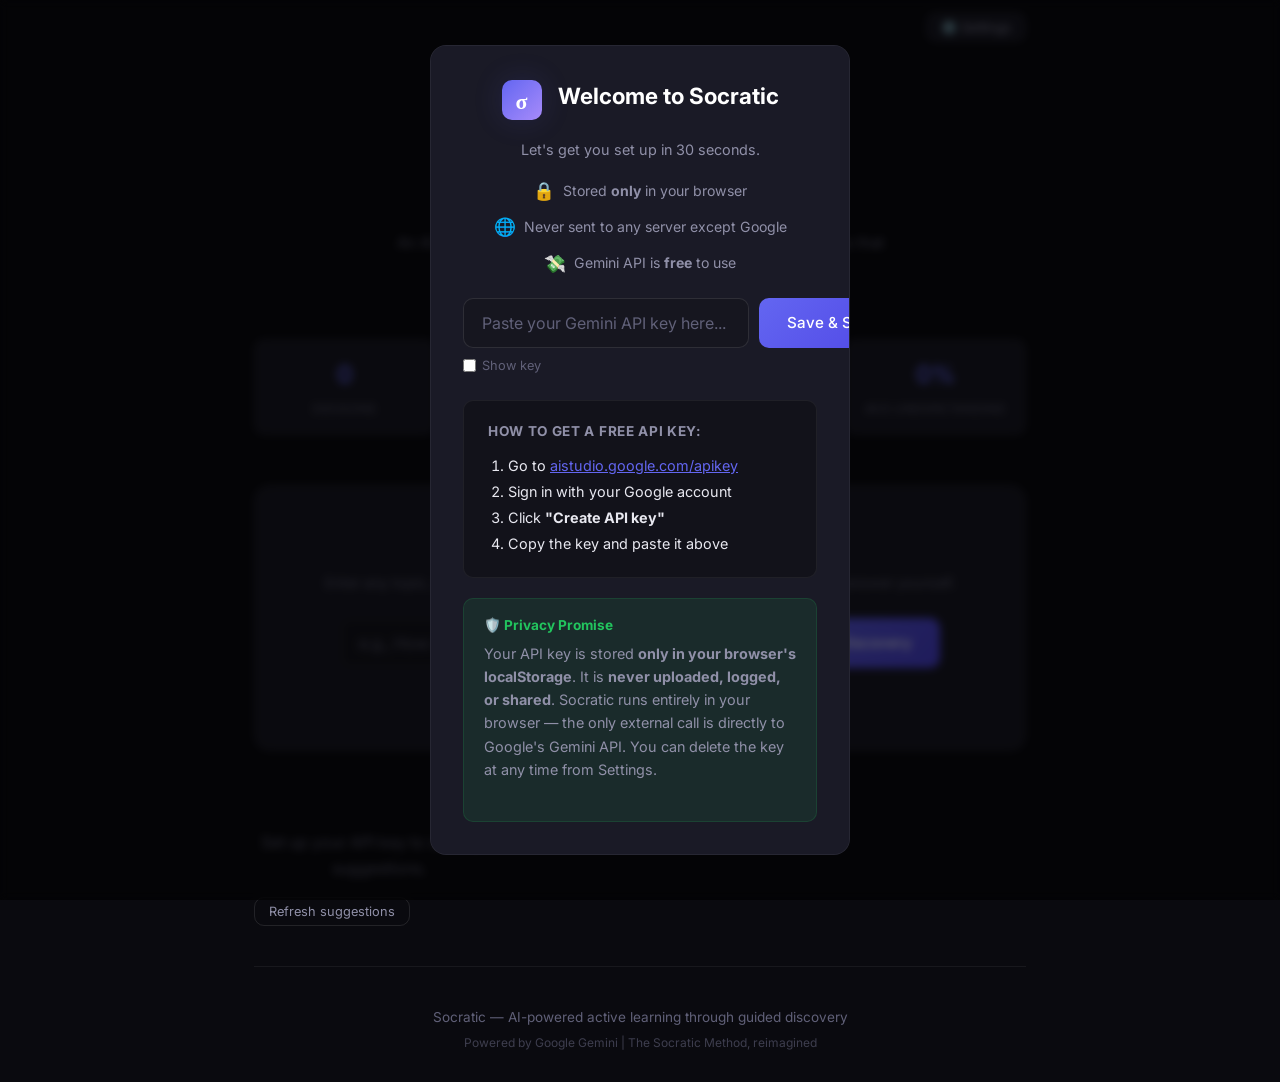
==== index.html @ 322640bc "Merge pull request #1 from Abhinav0234/main" ====
<!DOCTYPE html>
<html lang="en">
<head>
    <meta charset="UTF-8">
    <meta name="viewport" content="width=device-width, initial-scale=1.0">
    <title>Socratic — Learn by Discovering</title>
    <link rel="stylesheet" href="css/style.css">
    <link rel="preconnect" href="https://fonts.googleapis.com">
    <link href="https://fonts.googleapis.com/css2?family=Inter:wght@300;400;500;600;700&family=Playfair+Display:wght@600;700&display=swap" rel="stylesheet">
</head>
<body>
<div class="app-container">
    <!-- Header with Settings -->
    <nav class="top-nav">
        <div></div>
        <button class="settings-btn" id="settingsBtn" title="API Settings">
            ⚙️ Settings
        </button>
    </nav>

    <!-- Hero / Landing -->
    <header class="hero">
        <div class="hero-inner">
            <div class="brand">
                <div class="brand-icon">σ</div>
                <h1 class="brand-name">Socratic</h1>
            </div>
            <p class="tagline">Learn by discovering, not by being told.</p>
            <p class="subtitle">An AI companion that never gives answers — only the questions that lead you to them.</p>
        </div>
    </header>

    <!-- Stats Bar -->
    <section class="stats-bar" id="statsBar">
        <div class="stat-item">
            <span class="stat-value" id="statSessions">0</span>
            <span class="stat-label">Sessions</span>
        </div>
        <div class="stat-item">
            <span class="stat-value" id="statExchanges">0</span>
            <span class="stat-label">Questions Explored</span>
        </div>
        <div class="stat-item">
            <span class="stat-value" id="statMinutes">0</span>
            <span class="stat-label">Minutes Learning</span>
        </div>
        <div class="stat-item">
            <span class="stat-value" id="statUnderstanding">0%</span>
            <span class="stat-label">Avg Understanding</span>
        </div>
    </section>

    <!-- Topic Input -->
    <section class="topic-section">
        <div class="topic-card">
            <h2>What do you want to understand?</h2>
            <p class="topic-hint">Enter any topic, concept, or question. Socratic will guide you to discover the answer yourself.</p>

            <form id="topicForm" class="topic-form">
                <div class="input-group">
                    <input type="text" id="topicInput" placeholder="e.g., How does photosynthesis work?" autocomplete="off" required>
                    <button type="submit" id="startBtn" class="btn-primary">
                        <span class="btn-text">Begin Discovery</span>
                        <span class="btn-loading" style="display:none;">
                            <span class="spinner"></span>
                        </span>
                    </button>
                </div>
                <div class="context-toggle">
                    <button type="button" id="contextToggle" class="btn-ghost">+ Add context about what you already know</button>
                    <textarea id="contextInput" class="context-area" placeholder="e.g., I know the basics of biology but never understood the light reactions..." style="display:none;"></textarea>
                </div>
            </form>
        </div>
    </section>

    <!-- Topic Suggestions -->
    <section class="suggestions-section" id="suggestionsSection">
        <h3>Or explore something fascinating</h3>
        <div class="suggestions-grid" id="suggestionsGrid">
            <!-- Populated by JS -->
        </div>
        <button id="refreshSuggestions" class="btn-ghost btn-small">Refresh suggestions</button>
    </section>

    <!-- Recent Sessions -->
    <section class="recent-section" id="recentSection" style="display:none;">
        <h3>Continue Learning</h3>
        <div class="sessions-list" id="recentSessions">
            <!-- Populated by JS -->
        </div>
        <a href="history.html" class="btn-ghost btn-small">View all sessions →</a>
    </section>

    <!-- Footer -->
    <footer class="footer">
        <p>Socratic — AI-powered active learning through guided discovery</p>
        <p class="footer-sub">Powered by Google Gemini | The Socratic Method, reimagined</p>
    </footer>
</div>

<!-- API Key Setup Modal (shown on first visit) -->
<div class="modal-overlay" id="setupModal" style="display:none;">
    <div class="modal setup-modal">
        <div class="brand" style="justify-content:center;margin-bottom:16px;">
            <div class="brand-icon" style="width:40px;height:40px;font-size:22px;">σ</div>
            <h2 style="font-size:1.4rem;color:var(--text-bright);">Welcome to Socratic</h2>
        </div>
        <p style="margin-bottom:4px;">Let's get you set up in 30 seconds.</p>

        <div class="setup-trust-badges">
            <div class="trust-badge"><span class="trust-icon">🔒</span><span>Stored <strong>only</strong> in your browser</span></div>
            <div class="trust-badge"><span class="trust-icon">🌐</span><span>Never sent to any server except Google</span></div>
            <div class="trust-badge"><span class="trust-icon">💸</span><span>Gemini API is <strong>free</strong> to use</span></div>
        </div>

        <form id="setupForm" style="margin-top:20px;">
            <div class="input-group">
                <input type="password" id="setupApiKeyInput" placeholder="Paste your Gemini API key here..." autocomplete="off" required>
                <button type="submit" id="setupSaveBtn" class="btn-primary">
                    <span class="btn-text">Save & Start</span>
                    <span class="btn-loading" style="display:none;"><span class="spinner"></span></span>
                </button>
            </div>
            <div style="margin-top:8px;text-align:left;">
                <label style="font-size:0.8rem;color:var(--text-muted);cursor:pointer;display:flex;align-items:center;gap:6px;">
                    <input type="checkbox" id="setupShowKey" style="accent-color:var(--accent-primary);"> Show key
                </label>
            </div>
            <p id="setupError" style="color:var(--danger);font-size:0.85rem;margin-top:12px;display:none;"></p>
        </form>

        <div class="setup-steps">
            <h3>How to get a free API key:</h3>
            <ol>
                <li>Go to <a href="https://aistudio.google.com/apikey" target="_blank" rel="noopener">aistudio.google.com/apikey</a></li>
                <li>Sign in with your Google account</li>
                <li>Click <strong>"Create API key"</strong></li>
                <li>Copy the key and paste it above</li>
            </ol>
        </div>

        <div class="setup-privacy">
            <h4>🛡️ Privacy Promise</h4>
            <p>
                Your API key is stored <strong>only in your browser's localStorage</strong>.
                It is <strong>never uploaded, logged, or shared</strong>. Socratic runs entirely
                in your browser — the only external call is directly to Google's Gemini API.
                You can delete the key at any time from Settings.
            </p>
        </div>
    </div>
</div>

<!-- Settings Modal -->
<div class="modal-overlay" id="settingsModal" style="display:none;">
    <div class="modal settings-modal">
        <div style="display:flex;justify-content:space-between;align-items:center;margin-bottom:20px;">
            <h2 style="font-size:1.2rem;color:var(--text-bright);">⚙️ API Settings</h2>
            <button id="closeSettings" class="btn-ghost btn-small">✕</button>
        </div>

        <form id="settingsForm">
            <div class="settings-group">
                <label class="settings-label">Gemini API Key</label>
                <div class="input-group">
                    <input type="password" id="settingsApiKey" placeholder="Your Gemini API key" autocomplete="off">
                    <button type="button" id="settingsToggleKey" class="btn-ghost btn-small">Show</button>
                </div>
                <p class="settings-hint">Get a free key at <a href="https://aistudio.google.com/apikey" target="_blank">aistudio.google.com/apikey</a></p>
            </div>

            <div class="settings-group">
                <label class="settings-label">Model</label>
                <select id="settingsModel" class="settings-select">
                    <option value="gemini-2.0-flash">Gemini 2.0 Flash (recommended)</option>
                    <option value="gemini-2.0-flash-lite">Gemini 2.0 Flash Lite (faster)</option>
                    <option value="gemini-1.5-flash">Gemini 1.5 Flash</option>
                    <option value="gemini-1.5-pro">Gemini 1.5 Pro (slower, more capable)</option>
                </select>
            </div>

            <div class="settings-group">
                <label class="settings-label">Temperature: <span id="tempValue">0.7</span></label>
                <input type="range" id="settingsTemp" min="0" max="1" step="0.1" value="0.7" class="settings-range">
                <p class="settings-hint">Lower = more focused, Higher = more creative</p>
            </div>

            <div class="settings-actions">
                <button type="submit" class="btn-primary">Save Settings</button>
                <button type="button" id="clearDataBtn" class="btn-danger btn-small">Clear All Data</button>
            </div>

            <p id="settingsMsg" style="text-align:center;font-size:0.85rem;margin-top:12px;display:none;"></p>
        </form>
    </div>
</div>

<script src="js/storage.js"></script>
<script src="js/gemini-api.js"></script>
<script src="js/index.js"></script>
</body>
</html>
---- css/style.css ----
/* ===================================================
   SOCRATIC — AI-Powered Active Learning
   Core Stylesheet (GitHub Pages / Static version)
   =================================================== */

/* ─── CSS Variables ─── */
:root {
    --bg-primary: #0a0a0f;
    --bg-secondary: #12121a;
    --bg-card: #1a1a26;
    --bg-card-hover: #222233;
    --bg-input: #16161f;
    --bg-accent: #1e1e3a;

    --text-primary: #e8e8f0;
    --text-secondary: #9090a8;
    --text-muted: #606078;
    --text-bright: #ffffff;

    --accent-primary: #6366f1;
    --accent-primary-hover: #818cf8;
    --accent-primary-glow: rgba(99, 102, 241, 0.15);
    --accent-secondary: #a78bfa;
    --accent-warm: #f59e0b;
    --accent-warm-glow: rgba(245, 158, 11, 0.15);

    --success: #22c55e;
    --success-bg: rgba(34, 197, 94, 0.1);
    --danger: #ef4444;
    --danger-bg: rgba(239, 68, 68, 0.1);
    --warning: #f59e0b;
    --warning-bg: rgba(245, 158, 11, 0.1);
    --info: #3b82f6;

    --border-subtle: rgba(255, 255, 255, 0.06);
    --border-light: rgba(255, 255, 255, 0.1);
    --border-accent: rgba(99, 102, 241, 0.3);

    --radius-sm: 6px;
    --radius-md: 10px;
    --radius-lg: 16px;
    --radius-xl: 24px;

    --shadow-sm: 0 1px 3px rgba(0,0,0,0.3);
    --shadow-md: 0 4px 12px rgba(0,0,0,0.4);
    --shadow-lg: 0 8px 30px rgba(0,0,0,0.5);
    --shadow-glow: 0 0 30px var(--accent-primary-glow);

    --font-body: 'Inter', -apple-system, BlinkMacSystemFont, sans-serif;
    --font-display: 'Playfair Display', Georgia, serif;
    
    --transition-fast: 0.15s ease;
    --transition-normal: 0.25s ease;
    --transition-slow: 0.4s ease;
}

/* ─── Reset & Base ─── */
*, *::before, *::after {
    box-sizing: border-box;
    margin: 0;
    padding: 0;
}

html {
    font-size: 16px;
    scroll-behavior: smooth;
    -webkit-font-smoothing: antialiased;
    -moz-osx-font-smoothing: grayscale;
}

body {
    font-family: var(--font-body);
    background: var(--bg-primary);
    color: var(--text-primary);
    line-height: 1.6;
    min-height: 100vh;
}

a {
    color: var(--accent-primary);
    text-decoration: none;
    transition: color var(--transition-fast);
}
a:hover { color: var(--accent-primary-hover); }

/* ─── Layout ─── */
.app-container {
    max-width: 820px;
    margin: 0 auto;
    padding: 0 24px;
}

/* ─── Top Nav ─── */
.top-nav {
    display: flex;
    justify-content: space-between;
    align-items: center;
    padding: 12px 0;
}

.settings-btn {
    padding: 6px 14px;
    background: var(--bg-card);
    border: 1px solid var(--border-subtle);
    border-radius: var(--radius-md);
    color: var(--text-secondary);
    font-size: 0.82rem;
    cursor: pointer;
    transition: all var(--transition-fast);
    font-family: var(--font-body);
}

.settings-btn:hover {
    color: var(--text-primary);
    border-color: var(--accent-primary);
    background: var(--accent-primary-glow);
}

/* ─── Hero ─── */
.hero {
    padding: 40px 0 40px;
    text-align: center;
}

.brand {
    display: flex;
    align-items: center;
    justify-content: center;
    gap: 16px;
    margin-bottom: 20px;
}

.brand-icon {
    width: 56px;
    height: 56px;
    background: linear-gradient(135deg, var(--accent-primary), var(--accent-secondary));
    border-radius: var(--radius-md);
    display: flex;
    align-items: center;
    justify-content: center;
    font-size: 32px;
    font-weight: 700;
    color: white;
    font-family: var(--font-display);
    box-shadow: var(--shadow-glow);
}

.brand-name {
    font-family: var(--font-display);
    font-size: 3rem;
    font-weight: 700;
    background: linear-gradient(135deg, var(--text-bright), var(--accent-secondary));
    -webkit-background-clip: text;
    -webkit-text-fill-color: transparent;
    background-clip: text;
}

.brand-icon-small {
    width: 36px;
    height: 36px;
    background: linear-gradient(135deg, var(--accent-primary), var(--accent-secondary));
    border-radius: var(--radius-sm);
    display: flex;
    align-items: center;
    justify-content: center;
    font-size: 20px;
    font-weight: 700;
    color: white;
    font-family: var(--font-display);
    flex-shrink: 0;
}

.tagline {
    font-size: 1.25rem;
    color: var(--text-secondary);
    margin-bottom: 8px;
    font-weight: 300;
}

.subtitle {
    font-size: 0.95rem;
    color: var(--text-muted);
    max-width: 500px;
    margin: 0 auto;
}

/* ─── Stats Bar ─── */
.stats-bar {
    display: grid;
    grid-template-columns: repeat(4, 1fr);
    gap: 16px;
    padding: 20px 0;
    margin-bottom: 30px;
}

.stat-item {
    text-align: center;
    padding: 16px 8px;
    background: var(--bg-card);
    border-radius: var(--radius-md);
    border: 1px solid var(--border-subtle);
}

.stat-value {
    display: block;
    font-size: 1.5rem;
    font-weight: 600;
    color: var(--accent-primary);
}

.stat-label {
    display: block;
    font-size: 0.75rem;
    color: var(--text-muted);
    text-transform: uppercase;
    letter-spacing: 0.05em;
    margin-top: 4px;
}

/* ─── Topic Section ─── */
.topic-section {
    margin-bottom: 40px;
}

.topic-card {
    background: var(--bg-card);
    border: 1px solid var(--border-subtle);
    border-radius: var(--radius-lg);
    padding: 36px;
    text-align: center;
}

.topic-card h2 {
    font-family: var(--font-display);
    font-size: 1.6rem;
    margin-bottom: 8px;
    color: var(--text-bright);
}

.topic-hint {
    color: var(--text-muted);
    font-size: 0.9rem;
    margin-bottom: 24px;
}

.topic-form {
    max-width: 600px;
    margin: 0 auto;
}

.input-group {
    display: flex;
    gap: 10px;
}

.input-group input,
.input-group select {
    flex: 1;
    padding: 14px 18px;
    background: var(--bg-input);
    border: 1px solid var(--border-light);
    border-radius: var(--radius-md);
    color: var(--text-primary);
    font-size: 1rem;
    font-family: var(--font-body);
    transition: border-color var(--transition-fast), box-shadow var(--transition-fast);
}

.input-group input:focus {
    outline: none;
    border-color: var(--accent-primary);
    box-shadow: 0 0 0 3px var(--accent-primary-glow);
}

.input-group input::placeholder {
    color: var(--text-muted);
}

.context-toggle {
    margin-top: 12px;
}

.context-area {
    width: 100%;
    margin-top: 8px;
    padding: 12px 16px;
    background: var(--bg-input);
    border: 1px solid var(--border-light);
    border-radius: var(--radius-md);
    color: var(--text-primary);
    font-size: 0.9rem;
    font-family: var(--font-body);
    resize: vertical;
    min-height: 80px;
    transition: border-color var(--transition-fast);
}

.context-area:focus {
    outline: none;
    border-color: var(--accent-primary);
}

/* ─── Buttons ─── */
.btn-primary {
    padding: 12px 28px;
    background: linear-gradient(135deg, var(--accent-primary), #4f46e5);
    color: white;
    border: none;
    border-radius: var(--radius-md);
    font-size: 0.95rem;
    font-weight: 500;
    cursor: pointer;
    transition: all var(--transition-fast);
    font-family: var(--font-body);
    white-space: nowrap;
}

.btn-primary:hover {
    background: linear-gradient(135deg, var(--accent-primary-hover), var(--accent-primary));
    box-shadow: var(--shadow-glow);
    transform: translateY(-1px);
}

.btn-primary:disabled {
    opacity: 0.5;
    cursor: not-allowed;
    transform: none;
    box-shadow: none;
}

.btn-ghost {
    padding: 8px 16px;
    background: transparent;
    color: var(--text-secondary);
    border: 1px solid var(--border-light);
    border-radius: var(--radius-md);
    font-size: 0.85rem;
    cursor: pointer;
    transition: all var(--transition-fast);
    font-family: var(--font-body);
}

.btn-ghost:hover {
    color: var(--text-primary);
    border-color: var(--accent-primary);
    background: var(--accent-primary-glow);
}

.btn-danger {
    padding: 10px 20px;
    background: var(--danger-bg);
    color: var(--danger);
    border: 1px solid rgba(239, 68, 68, 0.2);
    border-radius: var(--radius-md);
    font-size: 0.85rem;
    cursor: pointer;
    transition: all var(--transition-fast);
    font-family: var(--font-body);
}

.btn-danger:hover {
    background: rgba(239, 68, 68, 0.2);
    border-color: var(--danger);
}

.btn-small {
    padding: 6px 14px;
    font-size: 0.8rem;
}

/* ─── Spinner ─── */
.spinner {
    display: inline-block;
    width: 18px;
    height: 18px;
    border: 2px solid rgba(255,255,255,0.2);
    border-top-color: white;
    border-radius: 50%;
    animation: spin 0.6s linear infinite;
}

@keyframes spin {
    to { transform: rotate(360deg); }
}

.btn-loading { display: inline-flex; align-items: center; }

/* ─── Suggestions ─── */
.suggestions-section {
    margin-bottom: 40px;
}

.suggestions-section h3 {
    text-align: center;
    color: var(--text-muted);
    font-size: 0.9rem;
    font-weight: 400;
    margin-bottom: 16px;
    text-transform: uppercase;
    letter-spacing: 0.08em;
}

.suggestions-grid {
    display: grid;
    grid-template-columns: repeat(auto-fill, minmax(240px, 1fr));
    gap: 12px;
    margin-bottom: 16px;
}

.suggestion-card {
    padding: 16px 20px;
    background: var(--bg-card);
    border: 1px solid var(--border-subtle);
    border-radius: var(--radius-md);
    cursor: pointer;
    transition: all var(--transition-normal);
}

.suggestion-card:hover {
    border-color: var(--accent-primary);
    background: var(--bg-card-hover);
    transform: translateY(-2px);
    box-shadow: var(--shadow-md);
}

.suggestion-card .topic-name {
    font-weight: 600;
    color: var(--text-bright);
    margin-bottom: 4px;
    font-size: 0.95rem;
}

.suggestion-card .topic-desc {
    font-size: 0.8rem;
    color: var(--text-muted);
    line-height: 1.4;
}

.suggestion-card .topic-meta {
    display: flex;
    gap: 8px;
    margin-top: 10px;
}

.suggestion-card .topic-tag {
    font-size: 0.7rem;
    padding: 2px 8px;
    background: var(--bg-accent);
    color: var(--accent-secondary);
    border-radius: 100px;
    text-transform: uppercase;
    letter-spacing: 0.05em;
}

/* ─── Recent Sessions ─── */
.recent-section h3 {
    color: var(--text-secondary);
    font-size: 0.9rem;
    font-weight: 500;
    margin-bottom: 12px;
    text-transform: uppercase;
    letter-spacing: 0.05em;
}

.sessions-list {
    display: flex;
    flex-direction: column;
    gap: 8px;
    margin-bottom: 12px;
}

.session-card {
    display: flex;
    align-items: center;
    justify-content: space-between;
    padding: 16px 20px;
    background: var(--bg-card);
    border: 1px solid var(--border-subtle);
    border-radius: var(--radius-md);
    cursor: pointer;
    transition: all var(--transition-fast);
    text-decoration: none;
    color: inherit;
}

.session-card:hover {
    border-color: var(--border-accent);
    background: var(--bg-card-hover);
}

.session-card .session-info h4 {
    font-size: 0.95rem;
    color: var(--text-bright);
    margin-bottom: 4px;
}

.session-card .session-info p {
    font-size: 0.8rem;
    color: var(--text-muted);
}

.session-card .session-score {
    font-size: 1.1rem;
    font-weight: 600;
    color: var(--accent-primary);
}

.session-card .session-badge,
.session-badge {
    padding: 3px 10px;
    border-radius: 100px;
    font-size: 0.7rem;
    font-weight: 500;
    text-transform: uppercase;
}

.session-badge.active {
    background: var(--warning-bg);
    color: var(--warning);
}

.session-badge.completed {
    background: var(--success-bg);
    color: var(--success);
}

/* ─── Footer ─── */
.footer {
    text-align: center;
    padding: 40px 0 30px;
    border-top: 1px solid var(--border-subtle);
    margin-top: 40px;
}

.footer p {
    color: var(--text-muted);
    font-size: 0.85rem;
}

.footer-sub {
    font-size: 0.75rem !important;
    margin-top: 4px;
    opacity: 0.6;
}

/* ===================================================
   SETUP & SETTINGS MODALS
   =================================================== */

.setup-modal {
    max-width: 540px;
    text-align: center;
}

.settings-modal {
    max-width: 500px;
    text-align: left;
}

.setup-trust-badges {
    display: flex;
    flex-direction: column;
    gap: 8px;
    margin-top: 16px;
    align-items: center;
}

.trust-badge {
    display: flex;
    align-items: center;
    gap: 8px;
    font-size: 0.88rem;
    color: var(--text-secondary);
}

.trust-icon {
    font-size: 1.1rem;
}

.setup-steps {
    margin-top: 24px;
    text-align: left;
    padding: 20px 24px;
    background: var(--bg-secondary);
    border-radius: var(--radius-md);
    border: 1px solid var(--border-subtle);
}

.setup-steps h3 {
    font-size: 0.85rem;
    color: var(--text-secondary);
    margin-bottom: 10px;
    text-transform: uppercase;
    letter-spacing: 0.05em;
}

.setup-steps ol {
    padding-left: 20px;
    color: var(--text-primary);
    font-size: 0.9rem;
    line-height: 1.8;
}

.setup-steps a {
    color: var(--accent-primary);
    text-decoration: underline;
}

.setup-privacy {
    margin-top: 20px;
    padding: 16px 20px;
    background: var(--success-bg);
    border: 1px solid rgba(34, 197, 94, 0.15);
    border-radius: var(--radius-md);
    text-align: left;
}

.setup-privacy h4 {
    font-size: 0.85rem;
    color: var(--success);
    margin-bottom: 6px;
}

.setup-privacy p {
    font-size: 0.82rem;
    color: var(--text-secondary);
    line-height: 1.6;
}

/* ─── Settings Form ─── */
.settings-group {
    margin-bottom: 20px;
}

.settings-label {
    display: block;
    font-size: 0.85rem;
    font-weight: 500;
    color: var(--text-secondary);
    margin-bottom: 8px;
    text-transform: uppercase;
    letter-spacing: 0.04em;
}

.settings-select {
    width: 100%;
    padding: 12px 16px;
    background: var(--bg-input);
    border: 1px solid var(--border-light);
    border-radius: var(--radius-md);
    color: var(--text-primary);
    font-size: 0.9rem;
    font-family: var(--font-body);
    cursor: pointer;
    appearance: auto;
}

.settings-select:focus {
    outline: none;
    border-color: var(--accent-primary);
}

.settings-range {
    width: 100%;
    height: 6px;
    -webkit-appearance: none;
    appearance: none;
    background: var(--border-subtle);
    border-radius: 3px;
    outline: none;
    margin-top: 4px;
}

.settings-range::-webkit-slider-thumb {
    -webkit-appearance: none;
    width: 18px;
    height: 18px;
    border-radius: 50%;
    background: var(--accent-primary);
    cursor: pointer;
    border: 2px solid var(--bg-primary);
    box-shadow: 0 0 6px var(--accent-primary-glow);
}

.settings-range::-moz-range-thumb {
    width: 18px;
    height: 18px;
    border-radius: 50%;
    background: var(--accent-primary);
    cursor: pointer;
    border: 2px solid var(--bg-primary);
}

.settings-hint {
    font-size: 0.78rem;
    color: var(--text-muted);
    margin-top: 6px;
}

.settings-hint a {
    color: var(--accent-primary);
}

.settings-actions {
    display: flex;
    gap: 12px;
    justify-content: space-between;
    align-items: center;
    margin-top: 24px;
    padding-top: 16px;
    border-top: 1px solid var(--border-subtle);
}

/* ===================================================
   SESSION PAGE
   =================================================== */

.session-page {
    max-width: 900px;
    display: flex;
    flex-direction: column;
    min-height: 100vh;
}

.session-header {
    display: flex;
    justify-content: space-between;
    align-items: center;
    padding: 16px 0;
    border-bottom: 1px solid var(--border-subtle);
    position: sticky;
    top: 0;
    background: var(--bg-primary);
    z-index: 10;
}

.session-header-left {
    display: flex;
    align-items: center;
    gap: 16px;
}

.back-link {
    font-size: 0.85rem;
    color: var(--text-muted);
}

.session-topic {
    display: flex;
    align-items: center;
    gap: 10px;
}

.session-topic h1 {
    font-size: 1.1rem;
    font-weight: 600;
    color: var(--text-bright);
}

.session-meta {
    font-size: 0.75rem;
    color: var(--text-muted);
}

.session-header-right {
    display: flex;
    align-items: center;
    gap: 16px;
}

/* ─── Understanding Gauge ─── */
.understanding-gauge {
    display: flex;
    align-items: center;
    gap: 8px;
}

.gauge-svg {
    width: 44px;
    height: 44px;
    transform: rotate(-90deg);
}

.gauge-bg {
    fill: none;
    stroke: var(--border-subtle);
    stroke-width: 3;
}

.gauge-fill {
    fill: none;
    stroke: var(--accent-primary);
    stroke-width: 3;
    stroke-linecap: round;
    transition: stroke-dasharray 0.8s ease;
}

.gauge-text {
    fill: var(--text-primary);
    font-size: 9px;
    font-weight: 600;
    text-anchor: middle;
    transform: rotate(90deg);
    transform-origin: 18px 18px;
    font-family: var(--font-body);
}

.gauge-label {
    font-size: 0.7rem;
    color: var(--text-muted);
    text-transform: uppercase;
    letter-spacing: 0.05em;
}

/* ─── Difficulty Progress ─── */
.difficulty-progress {
    display: flex;
    justify-content: center;
    gap: 0;
    padding: 16px 0;
    margin-bottom: 10px;
}

.difficulty-step {
    display: flex;
    align-items: center;
    gap: 6px;
    padding: 6px 16px;
    position: relative;
}

.difficulty-step:not(:last-child)::after {
    content: '';
    position: absolute;
    right: -2px;
    top: 50%;
    width: 20px;
    height: 2px;
    background: var(--border-subtle);
    transform: translateY(-50%);
    z-index: -1;
}

.step-dot {
    width: 10px;
    height: 10px;
    border-radius: 50%;
    background: var(--border-subtle);
    transition: all var(--transition-normal);
}

.step-label {
    font-size: 0.72rem;
    color: var(--text-muted);
    text-transform: uppercase;
    letter-spacing: 0.05em;
    transition: color var(--transition-normal);
}

.difficulty-step.completed .step-dot {
    background: var(--accent-primary);
    box-shadow: 0 0 8px var(--accent-primary-glow);
}

.difficulty-step.completed .step-label {
    color: var(--accent-primary);
}

.difficulty-step.active .step-dot {
    background: var(--accent-warm);
    box-shadow: 0 0 8px var(--accent-warm-glow);
    animation: pulse-dot 2s ease infinite;
}

.difficulty-step.active .step-label {
    color: var(--accent-warm);
    font-weight: 500;
}

@keyframes pulse-dot {
    0%, 100% { transform: scale(1); }
    50% { transform: scale(1.3); }
}

/* ─── Conversation Area ─── */
.conversation-area {
    flex: 1;
    padding: 20px 0;
    overflow-y: auto;
}

.message {
    margin-bottom: 20px;
    animation: message-in 0.4s ease;
}

@keyframes message-in {
    from { opacity: 0; transform: translateY(10px); }
    to { opacity: 1; transform: translateY(0); }
}

.message-socratic {
    padding: 20px 24px;
    background: var(--bg-card);
    border: 1px solid var(--border-subtle);
    border-radius: var(--radius-lg);
    border-left: 3px solid var(--accent-primary);
}

.message-socratic .message-label {
    font-size: 0.72rem;
    color: var(--accent-primary);
    text-transform: uppercase;
    letter-spacing: 0.08em;
    margin-bottom: 8px;
    font-weight: 500;
}

.message-socratic .message-question {
    font-size: 1.05rem;
    color: var(--text-bright);
    line-height: 1.6;
}

.message-socratic .message-encouragement {
    margin-top: 12px;
    font-size: 0.85rem;
    color: var(--text-muted);
    font-style: italic;
}

.message-student {
    padding: 16px 20px;
    background: var(--bg-accent);
    border-radius: var(--radius-lg);
    border-right: 3px solid var(--accent-secondary);
    margin-left: 40px;
}

.message-student .message-label {
    font-size: 0.72rem;
    color: var(--accent-secondary);
    text-transform: uppercase;
    letter-spacing: 0.08em;
    margin-bottom: 6px;
    font-weight: 500;
}

.message-student .message-text {
    color: var(--text-primary);
    font-size: 0.95rem;
}

.message-hint {
    padding: 12px 18px;
    background: var(--warning-bg);
    border: 1px solid rgba(245, 158, 11, 0.15);
    border-radius: var(--radius-md);
    margin-left: 20px;
    margin-bottom: 20px;
}

.message-hint .hint-label {
    font-size: 0.72rem;
    color: var(--accent-warm);
    text-transform: uppercase;
    letter-spacing: 0.08em;
    margin-bottom: 4px;
}

.message-hint .hint-text {
    color: var(--text-primary);
    font-size: 0.9rem;
}

/* ─── Thinking indicator ─── */
.thinking-indicator {
    display: flex;
    align-items: center;
    gap: 8px;
    padding: 16px 20px;
    color: var(--text-muted);
    font-size: 0.9rem;
}

.thinking-dots {
    display: flex;
    gap: 4px;
}

.thinking-dots span {
    width: 6px;
    height: 6px;
    background: var(--accent-primary);
    border-radius: 50%;
    animation: thinking 1.4s ease infinite;
}

.thinking-dots span:nth-child(2) { animation-delay: 0.2s; }
.thinking-dots span:nth-child(3) { animation-delay: 0.4s; }

@keyframes thinking {
    0%, 80%, 100% { opacity: 0.3; transform: scale(0.8); }
    40% { opacity: 1; transform: scale(1.1); }
}

/* ─── Insights Panel ─── */
.insights-panel {
    position: fixed;
    right: 0;
    top: 50%;
    transform: translateY(-50%);
    z-index: 20;
}

.insights-toggle {
    position: absolute;
    right: 0;
    top: 50%;
    transform: translateY(-50%);
    padding: 12px 10px;
    background: var(--bg-card);
    border: 1px solid var(--border-subtle);
    border-right: none;
    border-radius: var(--radius-md) 0 0 var(--radius-md);
    cursor: pointer;
    color: var(--accent-primary);
    font-size: 1.2rem;
    transition: all var(--transition-fast);
}

.insights-toggle:hover {
    background: var(--bg-card-hover);
}

.insights-content {
    position: absolute;
    right: -320px;
    top: 50%;
    transform: translateY(-50%);
    width: 300px;
    background: var(--bg-card);
    border: 1px solid var(--border-subtle);
    border-radius: var(--radius-lg);
    padding: 24px;
    box-shadow: var(--shadow-lg);
    transition: right var(--transition-slow);
}

.insights-panel.open .insights-content {
    right: 10px;
}

.insights-content h3 {
    font-size: 0.95rem;
    color: var(--text-bright);
    margin-bottom: 16px;
}

.insight-section {
    margin-bottom: 16px;
}

.insight-section h4 {
    font-size: 0.8rem;
    color: var(--text-secondary);
    margin-bottom: 6px;
}

.insight-section ul {
    list-style: none;
    padding: 0;
}

.insight-section li {
    font-size: 0.82rem;
    color: var(--text-primary);
    padding: 4px 0;
    border-bottom: 1px solid var(--border-subtle);
}

.insight-section li.empty {
    color: var(--text-muted);
    font-style: italic;
}

/* ─── Input Area ─── */
.input-area {
    position: sticky;
    bottom: 0;
    background: var(--bg-primary);
    padding: 16px 0 20px;
    border-top: 1px solid var(--border-subtle);
}

.input-actions {
    display: flex;
    gap: 8px;
    margin-bottom: 8px;
}

.hint-btn {
    position: relative;
}

.hint-count {
    font-size: 0.7rem;
    color: var(--text-muted);
    margin-left: 4px;
}

.response-form {
    display: flex;
    gap: 10px;
    align-items: flex-end;
}

.response-form textarea {
    flex: 1;
    padding: 12px 16px;
    background: var(--bg-input);
    border: 1px solid var(--border-light);
    border-radius: var(--radius-md);
    color: var(--text-primary);
    font-size: 0.95rem;
    font-family: var(--font-body);
    resize: none;
    min-height: 48px;
    max-height: 200px;
    transition: border-color var(--transition-fast);
    line-height: 1.5;
}

.response-form textarea:focus {
    outline: none;
    border-color: var(--accent-primary);
    box-shadow: 0 0 0 3px var(--accent-primary-glow);
}

.input-tip {
    font-size: 0.75rem;
    color: var(--text-muted);
    margin-top: 6px;
    text-align: center;
}

/* ─── Modal ─── */
.modal-overlay {
    position: fixed;
    inset: 0;
    background: rgba(0, 0, 0, 0.6);
    backdrop-filter: blur(4px);
    display: flex;
    align-items: center;
    justify-content: center;
    z-index: 100;
}

.modal {
    background: var(--bg-card);
    border: 1px solid var(--border-subtle);
    border-radius: var(--radius-lg);
    padding: 32px;
    max-width: 420px;
    width: 90%;
    text-align: center;
    max-height: 90vh;
    overflow-y: auto;
}

.modal h2 {
    font-size: 1.2rem;
    color: var(--text-bright);
    margin-bottom: 8px;
}

.modal p {
    color: var(--text-secondary);
    font-size: 0.9rem;
    margin-bottom: 24px;
}

.modal-actions {
    display: flex;
    gap: 12px;
    justify-content: center;
}

/* ===================================================
   HISTORY PAGE
   =================================================== */

.page-header {
    display: flex;
    align-items: center;
    gap: 16px;
    padding: 24px 0;
    border-bottom: 1px solid var(--border-subtle);
    margin-bottom: 24px;
}

.brand-inline {
    display: flex;
    align-items: center;
    gap: 10px;
}

.brand-inline h1 {
    font-size: 1.3rem;
    font-weight: 600;
    color: var(--text-bright);
}

.history-filters {
    display: flex;
    gap: 8px;
    margin-bottom: 20px;
}

.filter-btn {
    padding: 6px 16px;
    background: var(--bg-card);
    border: 1px solid var(--border-subtle);
    border-radius: 100px;
    color: var(--text-secondary);
    font-size: 0.82rem;
    cursor: pointer;
    transition: all var(--transition-fast);
    font-family: var(--font-body);
}

.filter-btn.active, .filter-btn:hover {
    background: var(--accent-primary-glow);
    border-color: var(--accent-primary);
    color: var(--accent-primary);
}

.history-list {
    display: flex;
    flex-direction: column;
    gap: 10px;
}

.history-card {
    display: flex;
    align-items: center;
    justify-content: space-between;
    padding: 20px 24px;
    background: var(--bg-card);
    border: 1px solid var(--border-subtle);
    border-radius: var(--radius-md);
    transition: all var(--transition-fast);
    cursor: pointer;
    text-decoration: none;
    color: inherit;
}

.history-card:hover {
    border-color: var(--border-accent);
    background: var(--bg-card-hover);
    color: inherit;
}

.history-card-info h4 {
    font-size: 1rem;
    color: var(--text-bright);
    margin-bottom: 4px;
}

.history-card-info p {
    font-size: 0.8rem;
    color: var(--text-muted);
}

.history-card-right {
    display: flex;
    align-items: center;
    gap: 16px;
    flex-shrink: 0;
}

.history-score {
    font-size: 1.3rem;
    font-weight: 600;
    color: var(--accent-primary);
}

/* ─── Empty State ─── */
.empty-state {
    text-align: center;
    padding: 60px 0;
}

.empty-icon {
    font-size: 3rem;
    font-family: var(--font-display);
    color: var(--text-muted);
    margin-bottom: 16px;
}

.empty-state h3 {
    color: var(--text-secondary);
    margin-bottom: 8px;
}

.empty-state p {
    color: var(--text-muted);
    margin-bottom: 20px;
}

.loading-state {
    text-align: center;
    padding: 40px;
    color: var(--text-muted);
}

.loading-state .spinner {
    margin-bottom: 12px;
    border-color: var(--border-subtle);
    border-top-color: var(--accent-primary);
    width: 24px;
    height: 24px;
}

/* ===================================================
   REVIEW PAGE
   =================================================== */

.review-page {
    max-width: 780px;
}

.review-hero {
    background: linear-gradient(135deg, var(--bg-card), var(--bg-accent));
    border: 1px solid var(--border-subtle);
    border-radius: var(--radius-lg);
    padding: 36px;
    text-align: center;
    margin-bottom: 30px;
}

.review-hero h2 {
    font-family: var(--font-display);
    font-size: 1.6rem;
    color: var(--text-bright);
    margin-bottom: 20px;
}

.review-stats {
    display: flex;
    justify-content: center;
    flex-wrap: wrap;
    gap: 24px;
}

.review-stat {
    text-align: center;
}

.review-stat-value {
    display: block;
    font-size: 1.4rem;
    font-weight: 600;
    color: var(--accent-primary);
}

.review-stat-label {
    display: block;
    font-size: 0.72rem;
    color: var(--text-muted);
    text-transform: uppercase;
    letter-spacing: 0.05em;
    margin-top: 2px;
}

.review-section {
    background: var(--bg-card);
    border: 1px solid var(--border-subtle);
    border-radius: var(--radius-md);
    padding: 24px;
    margin-bottom: 16px;
}

.review-section h3 {
    font-size: 1rem;
    color: var(--text-bright);
    margin-bottom: 12px;
    padding-bottom: 8px;
    border-bottom: 1px solid var(--border-subtle);
}

.summary-content {
    color: var(--text-secondary);
    font-size: 0.92rem;
    line-height: 1.7;
}

.discovery-list, .misconception-list {
    list-style: none;
    padding: 0;
}

.discovery-list li {
    padding: 8px 0;
    border-bottom: 1px solid var(--border-subtle);
    color: var(--text-primary);
    font-size: 0.9rem;
}

.discovery-list li::before {
    content: '✓ ';
    color: var(--success);
    font-weight: 600;
}

.misconception-list li {
    padding: 8px 0;
    border-bottom: 1px solid var(--border-subtle);
    color: var(--text-primary);
    font-size: 0.9rem;
}

.misconception-list li::before {
    content: '✗ ';
    color: var(--danger);
    font-weight: 600;
}

.next-topics {
    display: flex;
    flex-wrap: wrap;
    gap: 8px;
}

.next-topic-tag {
    padding: 6px 14px;
    background: var(--bg-accent);
    border: 1px solid var(--border-subtle);
    border-radius: 100px;
    font-size: 0.85rem;
    color: var(--accent-secondary);
    cursor: pointer;
    transition: all var(--transition-fast);
}

.next-topic-tag:hover {
    border-color: var(--accent-primary);
    background: var(--accent-primary-glow);
}

.conversation-replay {
    display: flex;
    flex-direction: column;
    gap: 12px;
}

.replay-exchange {
    padding: 16px;
    background: var(--bg-secondary);
    border-radius: var(--radius-md);
    border-left: 3px solid var(--accent-primary);
}

.replay-question {
    font-size: 0.9rem;
    color: var(--accent-primary);
    margin-bottom: 8px;
    font-weight: 500;
}

.replay-answer {
    font-size: 0.88rem;
    color: var(--text-secondary);
    padding-left: 12px;
    border-left: 2px solid var(--border-subtle);
}

.review-actions {
    display: flex;
    gap: 12px;
    justify-content: center;
    padding: 30px 0;
}

/* ===================================================
   RESPONSIVE
   =================================================== */

@media (max-width: 768px) {
    .app-container { padding: 0 16px; }
    .brand-name { font-size: 2.2rem; }
    .stats-bar { grid-template-columns: repeat(2, 1fr); }
    .topic-card { padding: 24px 20px; }
    .input-group { flex-direction: column; }
    .session-header { flex-direction: column; gap: 12px; align-items: flex-start; }
    .session-header-right { width: 100%; justify-content: space-between; }
    .difficulty-progress { flex-wrap: wrap; }
    .message-student { margin-left: 16px; }
    .insights-panel { display: none; }
    .review-stats { gap: 16px; }
    .suggestions-grid { grid-template-columns: 1fr; }
    .modal { width: 95%; padding: 24px 20px; }
    .setup-modal { max-width: 95%; }
    .settings-modal { max-width: 95%; }
}

@media (max-width: 480px) {
    .hero { padding: 30px 0 20px; }
    .brand-name { font-size: 1.8rem; }
    .topic-card h2 { font-size: 1.3rem; }
    .review-hero { padding: 24px; }
}
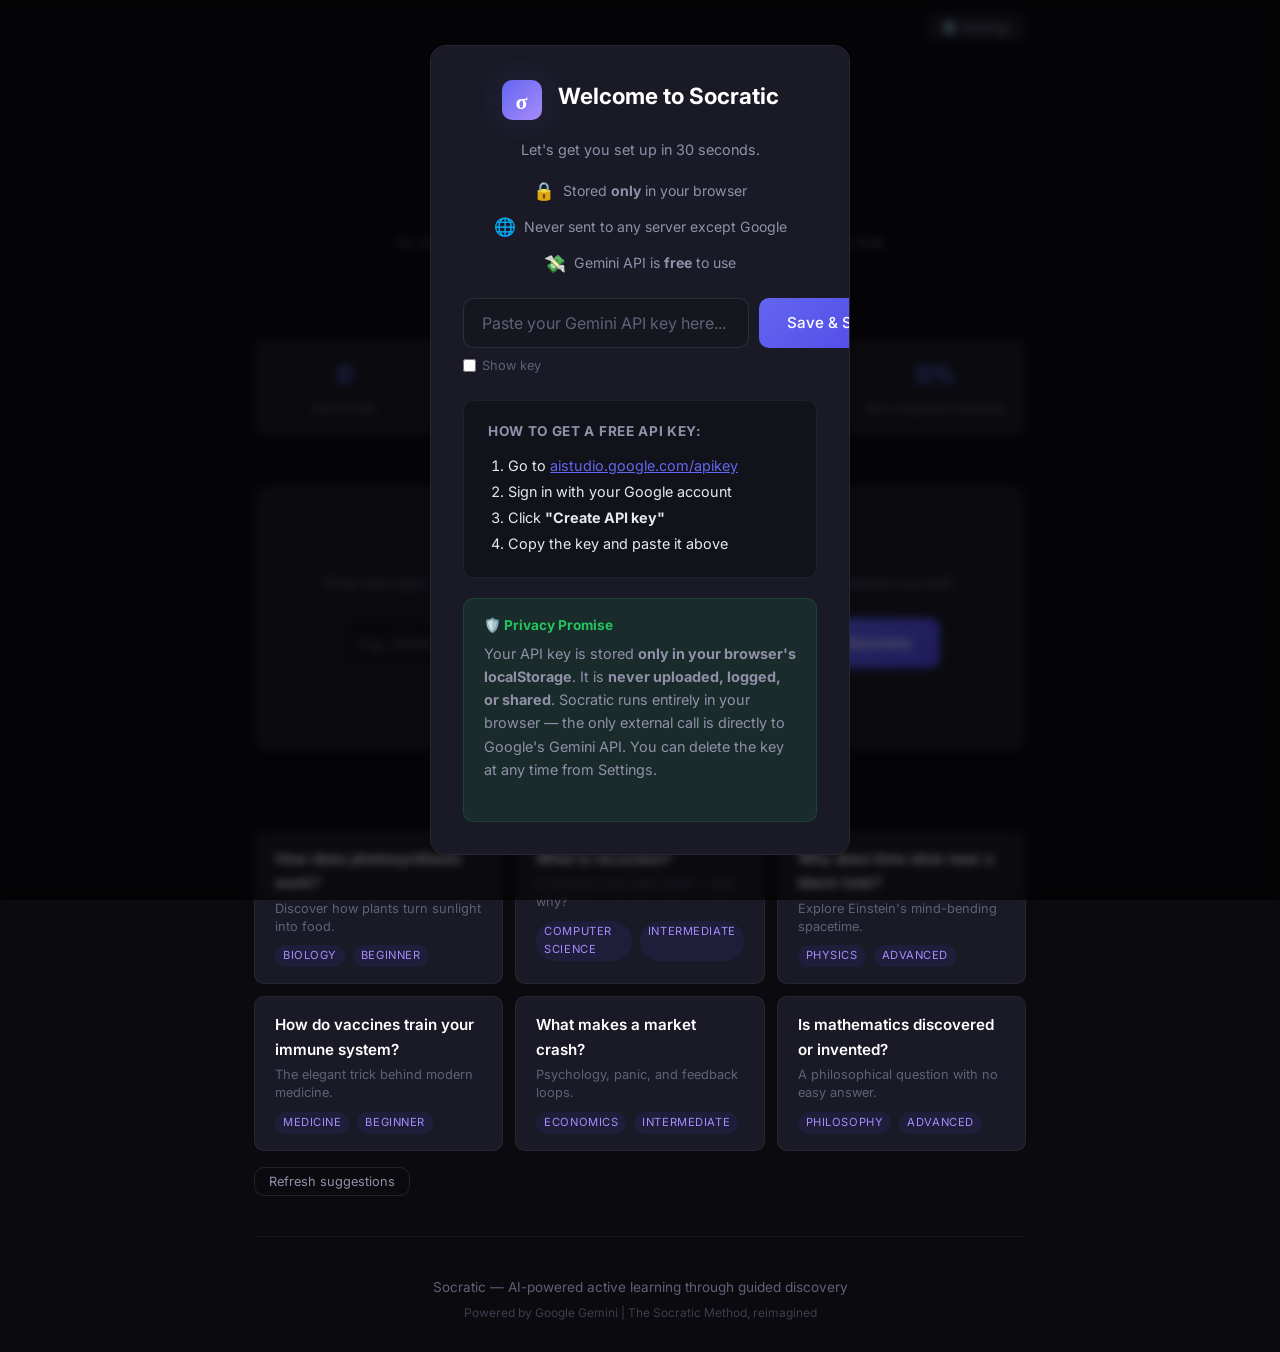
==== commit f416e129: "Merge pull request #2 from Abhinav0234/main feat: Implement Socratic learning session and review fea" ====
--- a/index.html
+++ b/index.html
@@ -173,11 +173,13 @@
             <div class="settings-group">
                 <label class="settings-label">Model</label>
                 <select id="settingsModel" class="settings-select">
-                    <option value="gemini-2.0-flash">Gemini 2.0 Flash (recommended)</option>
-                    <option value="gemini-2.0-flash-lite">Gemini 2.0 Flash Lite (faster)</option>
-                    <option value="gemini-1.5-flash">Gemini 1.5 Flash</option>
-                    <option value="gemini-1.5-pro">Gemini 1.5 Pro (slower, more capable)</option>
+                    <option value="gemini-2.5-flash-lite">Gemini 2.5 Flash Lite (recommended)</option>
+                    <option value="gemini-2.5-flash">Gemini 2.5 Flash</option>
+                    <option value="gemini-2.0-flash-lite">Gemini 2.0 Flash Lite</option>
+                    <option value="gemini-2.0-flash">Gemini 2.0 Flash</option>
+                    <option value="gemini-2.5-pro">Gemini 2.5 Pro (slower, smarter)</option>
                 </select>
+                <p class="settings-hint">If rate-limited, the app will automatically try other models as fallback.</p>
             </div>
 
             <div class="settings-group">
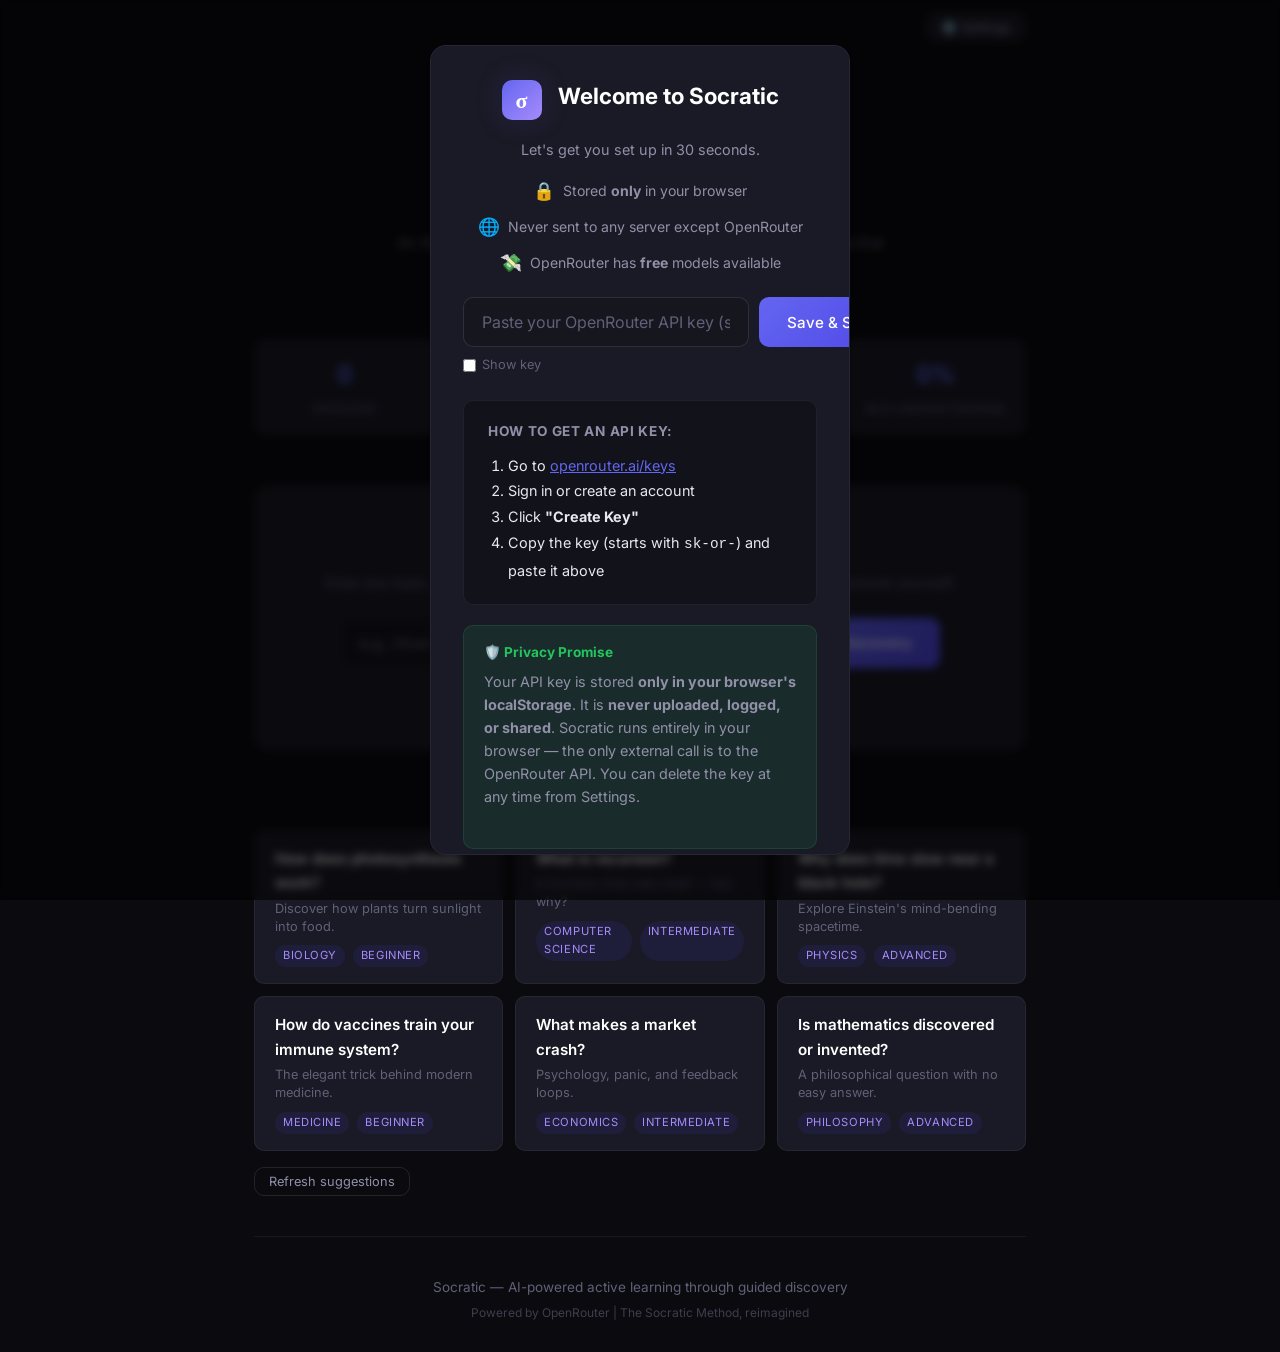
==== commit 314ee59f: "Merge pull request #3 from Abhinav0234/main feat: Migrate from Google Gemini to OpenRouter API, upda" ====
--- a/index.html
+++ b/index.html
@@ -95,7 +95,7 @@
     <!-- Footer -->
     <footer class="footer">
         <p>Socratic — AI-powered active learning through guided discovery</p>
-        <p class="footer-sub">Powered by Google Gemini | The Socratic Method, reimagined</p>
+        <p class="footer-sub">Powered by OpenRouter | The Socratic Method, reimagined</p>
     </footer>
 </div>
 
@@ -110,13 +110,13 @@
 
         <div class="setup-trust-badges">
             <div class="trust-badge"><span class="trust-icon">🔒</span><span>Stored <strong>only</strong> in your browser</span></div>
-            <div class="trust-badge"><span class="trust-icon">🌐</span><span>Never sent to any server except Google</span></div>
-            <div class="trust-badge"><span class="trust-icon">💸</span><span>Gemini API is <strong>free</strong> to use</span></div>
+            <div class="trust-badge"><span class="trust-icon">🌐</span><span>Never sent to any server except OpenRouter</span></div>
+            <div class="trust-badge"><span class="trust-icon">💸</span><span>OpenRouter has <strong>free</strong> models available</span></div>
         </div>
 
         <form id="setupForm" style="margin-top:20px;">
             <div class="input-group">
-                <input type="password" id="setupApiKeyInput" placeholder="Paste your Gemini API key here..." autocomplete="off" required>
+                <input type="password" id="setupApiKeyInput" placeholder="Paste your OpenRouter API key (sk-or-...)" autocomplete="off" required>
                 <button type="submit" id="setupSaveBtn" class="btn-primary">
                     <span class="btn-text">Save & Start</span>
                     <span class="btn-loading" style="display:none;"><span class="spinner"></span></span>
@@ -131,12 +131,12 @@
         </form>
 
         <div class="setup-steps">
-            <h3>How to get a free API key:</h3>
+            <h3>How to get an API key:</h3>
             <ol>
-                <li>Go to <a href="https://aistudio.google.com/apikey" target="_blank" rel="noopener">aistudio.google.com/apikey</a></li>
-                <li>Sign in with your Google account</li>
-                <li>Click <strong>"Create API key"</strong></li>
-                <li>Copy the key and paste it above</li>
+                <li>Go to <a href="https://openrouter.ai/keys" target="_blank" rel="noopener">openrouter.ai/keys</a></li>
+                <li>Sign in or create an account</li>
+                <li>Click <strong>"Create Key"</strong></li>
+                <li>Copy the key (starts with <code>sk-or-</code>) and paste it above</li>
             </ol>
         </div>
 
@@ -145,7 +145,7 @@
             <p>
                 Your API key is stored <strong>only in your browser's localStorage</strong>.
                 It is <strong>never uploaded, logged, or shared</strong>. Socratic runs entirely
-                in your browser — the only external call is directly to Google's Gemini API.
+                in your browser — the only external call is to the OpenRouter API.
                 You can delete the key at any time from Settings.
             </p>
         </div>
@@ -162,22 +162,22 @@
 
         <form id="settingsForm">
             <div class="settings-group">
-                <label class="settings-label">Gemini API Key</label>
+                <label class="settings-label">OpenRouter API Key</label>
                 <div class="input-group">
-                    <input type="password" id="settingsApiKey" placeholder="Your Gemini API key" autocomplete="off">
+                    <input type="password" id="settingsApiKey" placeholder="Your OpenRouter API key (sk-or-...)" autocomplete="off">
                     <button type="button" id="settingsToggleKey" class="btn-ghost btn-small">Show</button>
                 </div>
-                <p class="settings-hint">Get a free key at <a href="https://aistudio.google.com/apikey" target="_blank">aistudio.google.com/apikey</a></p>
+                <p class="settings-hint">Get a key at <a href="https://openrouter.ai/keys" target="_blank">openrouter.ai/keys</a></p>
             </div>
 
             <div class="settings-group">
                 <label class="settings-label">Model</label>
                 <select id="settingsModel" class="settings-select">
-                    <option value="gemini-2.5-flash-lite">Gemini 2.5 Flash Lite (recommended)</option>
-                    <option value="gemini-2.5-flash">Gemini 2.5 Flash</option>
-                    <option value="gemini-2.0-flash-lite">Gemini 2.0 Flash Lite</option>
-                    <option value="gemini-2.0-flash">Gemini 2.0 Flash</option>
-                    <option value="gemini-2.5-pro">Gemini 2.5 Pro (slower, smarter)</option>
+                    <option value="google/gemini-2.5-flash">Gemini 2.5 Flash (recommended)</option>
+                    <option value="meta-llama/llama-3.3-70b-instruct:free">Llama 3.3 70B — Free</option>
+                    <option value="mistralai/mistral-small-3.1-24b-instruct:free">Mistral Small 3.1 — Free</option>
+                    <option value="google/gemma-3-27b-it:free">Gemma 3 27B — Free</option>
+                    <option value="anthropic/claude-sonnet-4">Claude Sonnet 4 (paid, smarter)</option>
                 </select>
                 <p class="settings-hint">If rate-limited, the app will automatically try other models as fallback.</p>
             </div>
